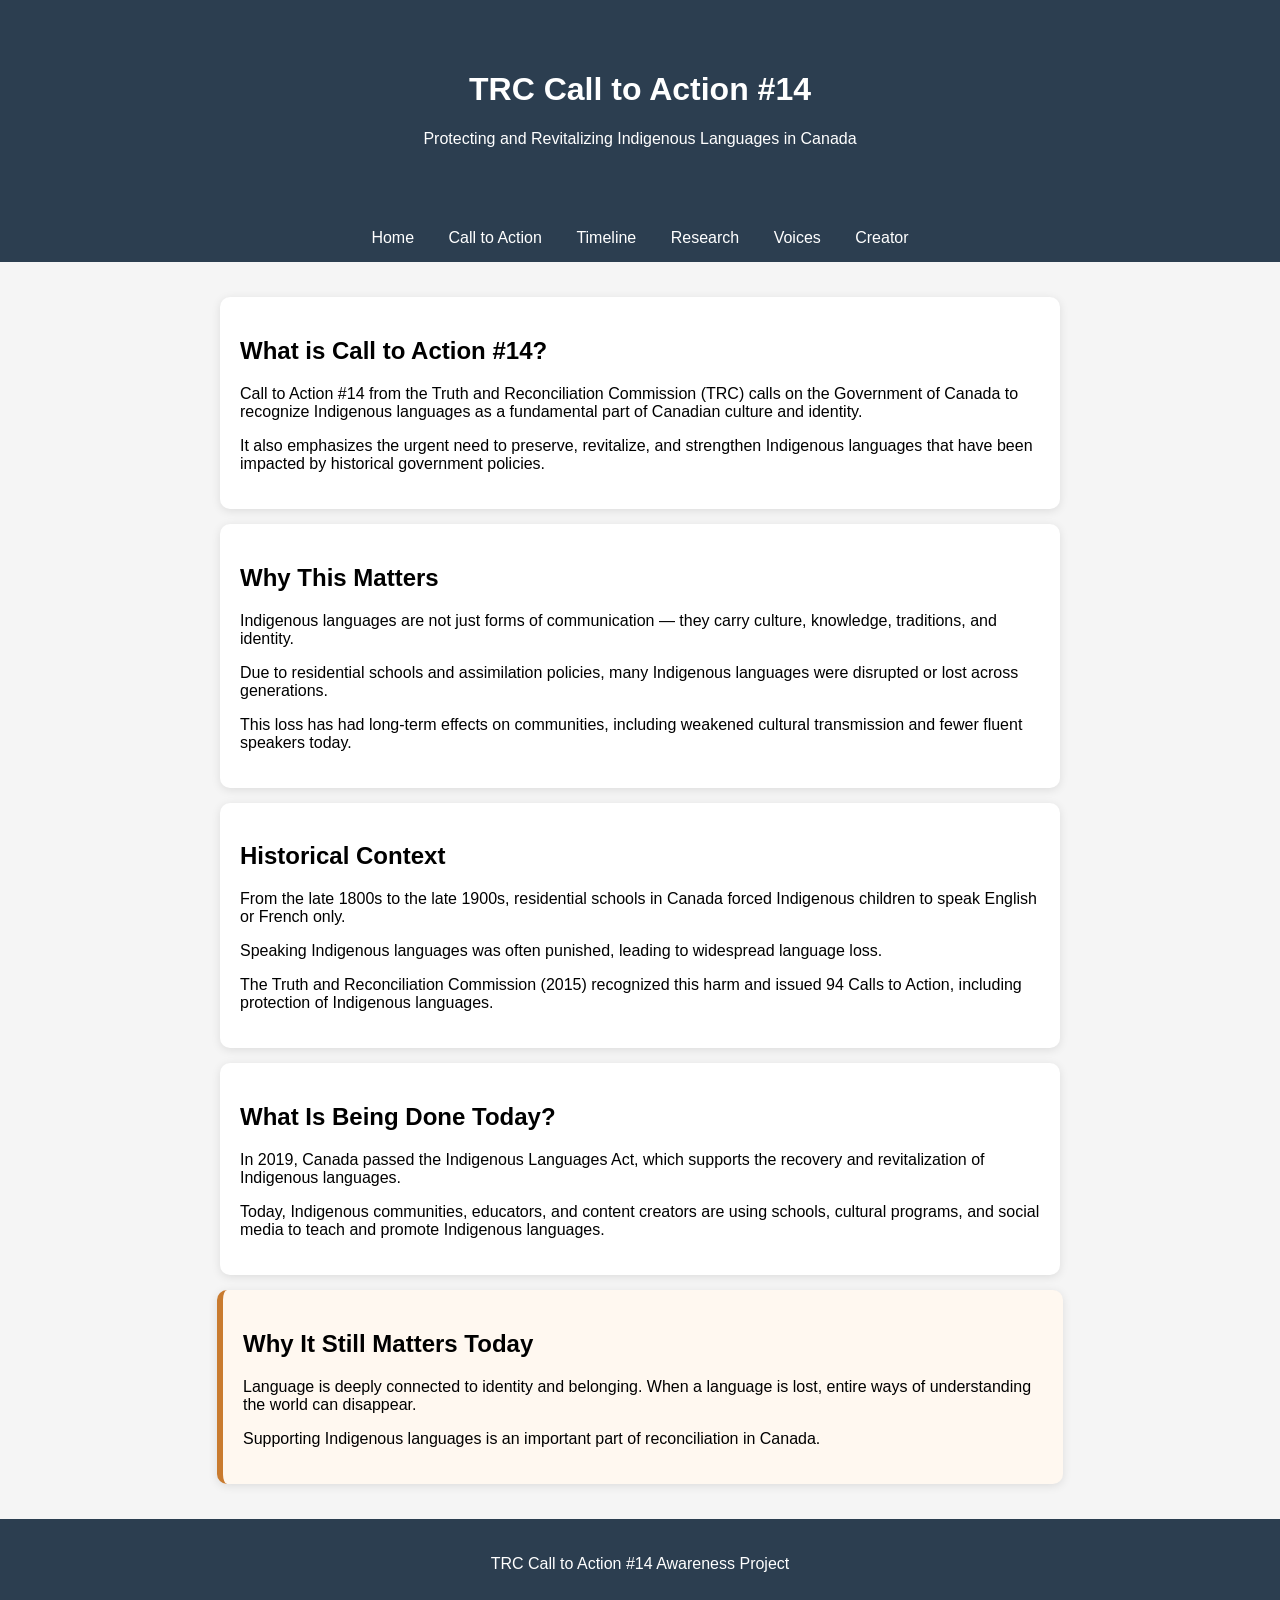
==== call.html @ 7e856358 "Add files via upload" ====
<!DOCTYPE html>
<html lang="en">

<head>
    <meta charset="UTF-8">
    <title>Call to Action #14</title>
    <link rel="stylesheet" href="style.css">
</head>

<body>

<header class="page-header">
    <h1>TRC Call to Action #14</h1>
    <p>Protecting and Revitalizing Indigenous Languages in Canada</p>
</header>

<nav class="nav">
    <a href="index.html">Home</a>
    <a href="call.html">Call to Action</a>
    <a href="timeline.html">Timeline</a>
    <a href="research.html">Research</a>
    <a href="voices.html">Voices</a>
    <a href="creator.html">Creator</a>
</nav>

<main>

<!-- WHAT IS IT -->
<section class="card">
    <h2>What is Call to Action #14?</h2>

    <p>
        Call to Action #14 from the Truth and Reconciliation Commission (TRC)
        calls on the Government of Canada to recognize Indigenous languages
        as a fundamental part of Canadian culture and identity.
    </p>

    <p>
        It also emphasizes the urgent need to preserve, revitalize, and strengthen
        Indigenous languages that have been impacted by historical government policies.
    </p>
</section>

<!-- WHY IMPORTANT -->
<section class="card">
    <h2>Why This Matters</h2>

    <p>
        Indigenous languages are not just forms of communication — they carry
        culture, knowledge, traditions, and identity.
    </p>

    <p>
        Due to residential schools and assimilation policies, many Indigenous languages
        were disrupted or lost across generations.
    </p>

    <p>
        This loss has had long-term effects on communities, including weakened cultural transmission
        and fewer fluent speakers today.
    </p>
</section>

<!-- HISTORY CONNECTION -->
<section class="card">
    <h2>Historical Context</h2>

    <p>
        From the late 1800s to the late 1900s, residential schools in Canada
        forced Indigenous children to speak English or French only.
    </p>

    <p>
        Speaking Indigenous languages was often punished, leading to widespread language loss.
    </p>

    <p>
        The Truth and Reconciliation Commission (2015) recognized this harm and issued 94 Calls to Action,
        including protection of Indigenous languages.
    </p>
</section>

<!-- CURRENT ACTION -->
<section class="card">
    <h2>What Is Being Done Today?</h2>

    <p>
        In 2019, Canada passed the Indigenous Languages Act,
        which supports the recovery and revitalization of Indigenous languages.
    </p>

    <p>
        Today, Indigenous communities, educators, and content creators
        are using schools, cultural programs, and social media
        to teach and promote Indigenous languages.
    </p>
</section>

<!-- FINAL MESSAGE -->
<section class="card highlight-box">
    <h2>Why It Still Matters Today</h2>

    <p>
        Language is deeply connected to identity and belonging.
        When a language is lost, entire ways of understanding the world can disappear.
    </p>

    <p>
        Supporting Indigenous languages is an important part of reconciliation in Canada.
    </p>
</section>

</main>

<footer>
    <p>TRC Call to Action #14 Awareness Project</p>
</footer>

</body>
</html>
---- style.css ----
body {
    margin: 0;
    font-family: Arial, sans-serif;
    background: #f5f5f5;
}

/* HERO */
.hero {
    height: 90vh;
    background:
        linear-gradient(rgba(0,0,0,0.5), rgba(0,0,0,0.5)),
        url("images/banner.jpg");

    background-size: cover;
    background-position: center;

    display: flex;
    justify-content: center;
    align-items: center;
    text-align: center;
    color: white;
}

.hero-content h1 {
    font-size: 3rem;
}

.hero-content p {
    font-size: 1.2rem;
    margin: 10px 0 20px;
}

/* BUTTON */
.btn {
    background: #c97b2f;
    color: white;
    padding: 12px 25px;
    border-radius: 25px;
    text-decoration: none;
}

/* NAV */
.nav {
    background: #2c3e50;
    text-align: center;
    padding: 15px;
}

.nav a {
    color: white;
    margin: 0 15px;
    text-decoration: none;
}

/* CARDS */
main {
    padding: 20px;
}

.card {
    background: white;
    padding: 20px;
    margin: 15px auto;
    max-width: 800px;
    border-radius: 10px;
    box-shadow: 0 2px 10px rgba(0,0,0,0.1);
}

/* FOOTER */
footer {
    text-align: center;
    padding: 20px;
    background: #2c3e50;
    color: white;
}

/*Header*/
.page-header {
    text-align: center;
    padding: 50px 20px;
    background: #2c3e50;
    color: white;
}

.img {
    width: 100%;
    max-width: 700px;
    display: block;
    margin: 15px auto;
    border-radius: 10px;
}

.timeline {
    position: relative;
    max-width: 1000px;
    margin: 50px auto;
}

.timeline::after {
    content: '';
    position: absolute;
    width: 4px;
    background-color: #2c3e50;
    top: 0;
    bottom: 0;
    left: 50%;
    margin-left: -2px;
}

.timeline-item {
    padding: 20px;
    position: relative;
    width: 50%;
}

.timeline-item.left {
    left: 0;
}

.timeline-item.right {
    left: 50%;
}

.timeline-item .content {
    background: white;
    padding: 20px;
    border-radius: 10px;
    box-shadow: 0 2px 10px rgba(0,0,0,0.1);
}

.timeline-item img {
    width: 100%;
    border-radius: 8px;
    margin: 10px 0;
}

.timeline-item h2 {
    margin-top: 0;
    color: #2c3e50;
}

/* 横向时间轴 */
.timeline-horizontal {
    display: flex;
    justify-content: space-around;
    align-items: flex-start;
    margin: 80px 20px;
    position: relative;
}

/* 中间线 */
.timeline-horizontal::before {
    content: "";
    position: absolute;
    top: 40px;
    left: 5%;
    right: 5%;
    height: 4px;
    background: #2c3e50;
    z-index: 0;
}

/* 每个节点 */
.event {
    position: relative;
    text-align: center;
    width: 120px;
    cursor: pointer;
    z-index: 1;
}

.event h3 {
    background: #2c3e50;
    color: white;
    padding: 10px;
    border-radius: 20px;
}

/* 默认隐藏详细内容 */
.popup {
    display: none;
    position: absolute;

    top: 20%;          /* ⭐ 从“固定90px”改为“跟在按钮下面” */
    left: 50%;
    transform: translateX(-50%);

    width: 280px;

    background: white;
    padding: 15px;
    border-radius: 10px;

    box-shadow: 0 10px 25px rgba(0,0,0,0.25);

    z-index: 999;

    max-height: 300px;
    overflow-y: auto;

    margin-top: 10px;   /* ⭐ 和按钮拉开距离 */
}

/* 图片 */
.popup img {
    width: 100%;
    border-radius: 8px;
    margin-bottom: 10px;
}

/* hover 效果 */
.event:hover {
    transform: scale(1.2);
    transition: 0.3s;
}

.event:hover .popup {
    display: block;
}

/* 其他变淡效果（增强高级感） */
.timeline-horizontal:hover .event {
    opacity: 1;
}

.timeline-horizontal .event:hover {
    opacity: 1;
}

body {
    margin: 0;
    font-family: Arial, sans-serif;
}

/* timeline 页面专属背景 */
.timeline-horizontal {
    display: flex;
    justify-content: space-between;
    align-items: flex-start;

    margin: 60px auto;
    padding: 150px 40px;

    max-width: 1400px;   /* ⭐ 解决“框太小” */
    max-height: 700px;
    width: 95%;

    position: relative;

    /* 背景图（更清晰版本） */
    background:
        linear-gradient(
            rgba(255,255,255,0.45),
            rgba(255,255,255,0.45)
        ),
        url("images/timeline-bg.jpeg");

    background-size: cover;
    background-position: center;

    border-radius: 20px;
}

.event h3 {
    position: relative;
    top: -30px;
    z-index: 2;
}

.highlight-box {
    border-left: 6px solid #c97b2f;
    background: #fff8f0;
}
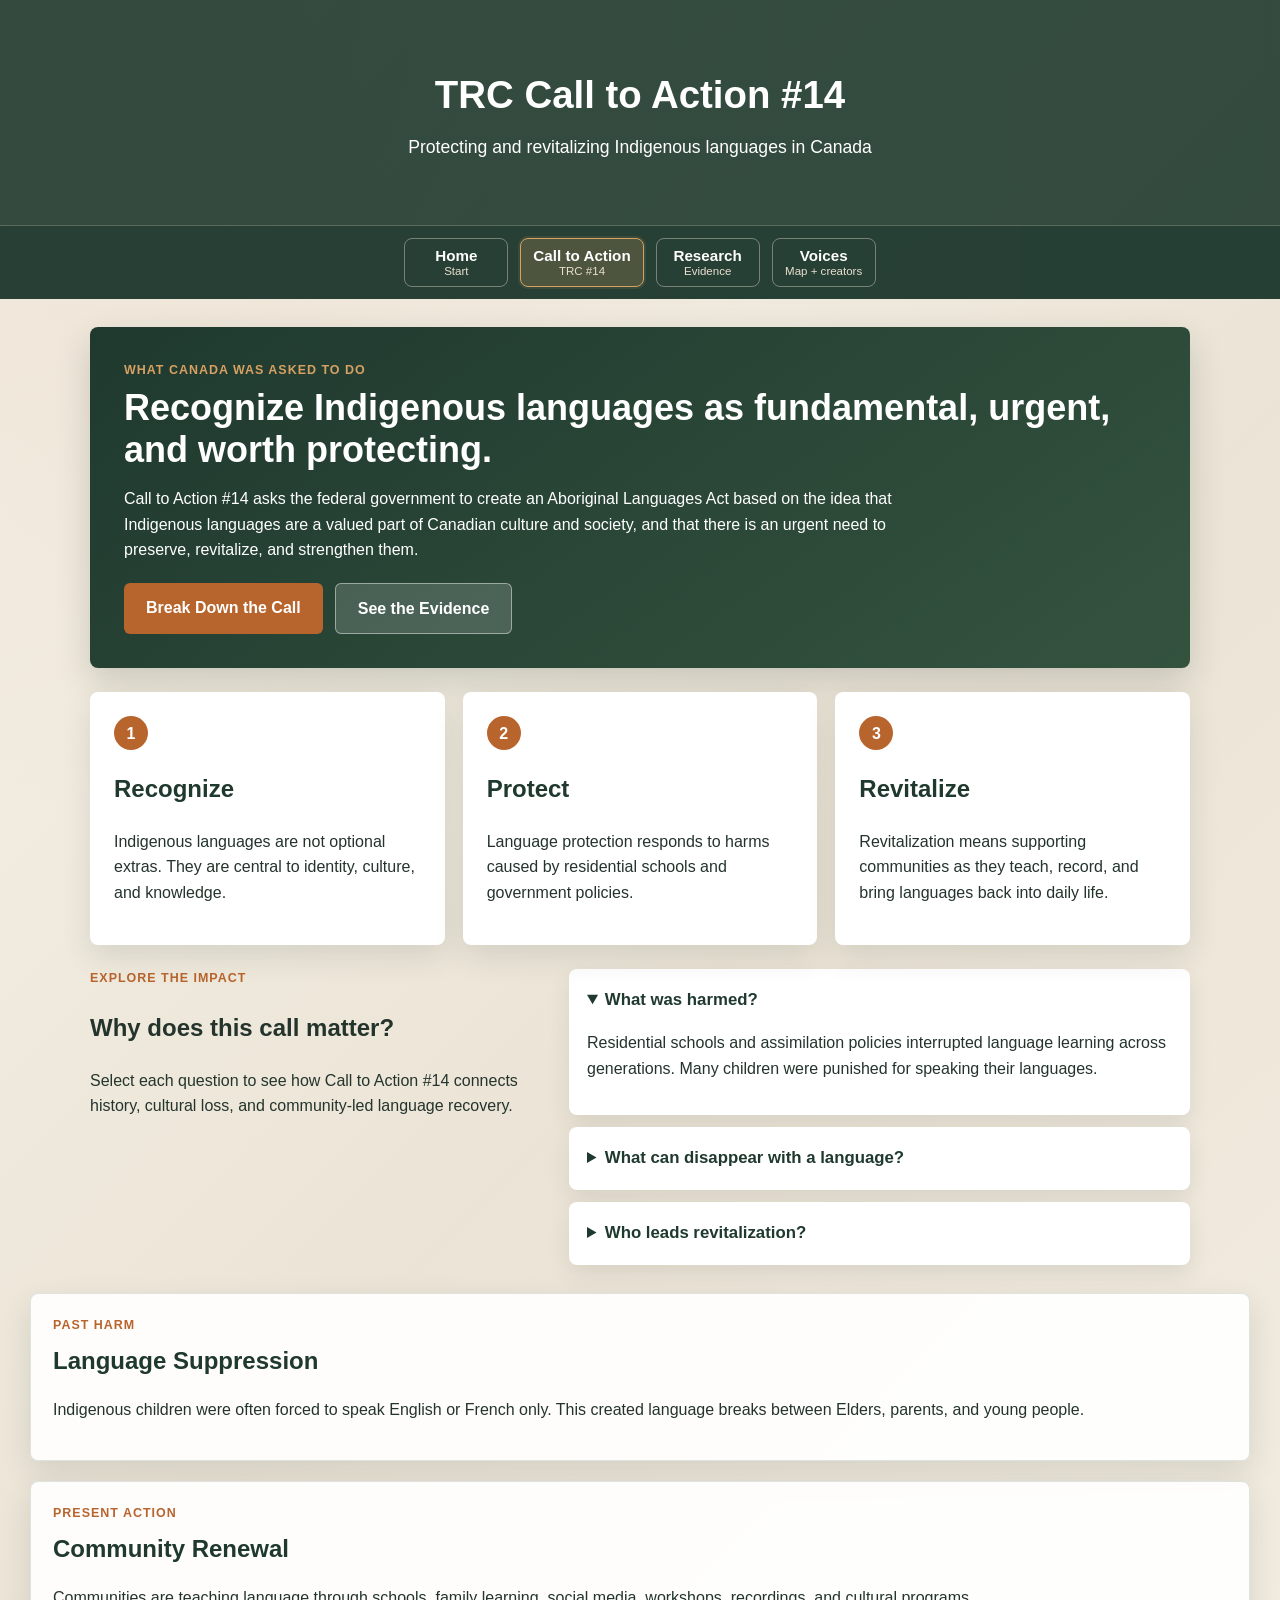
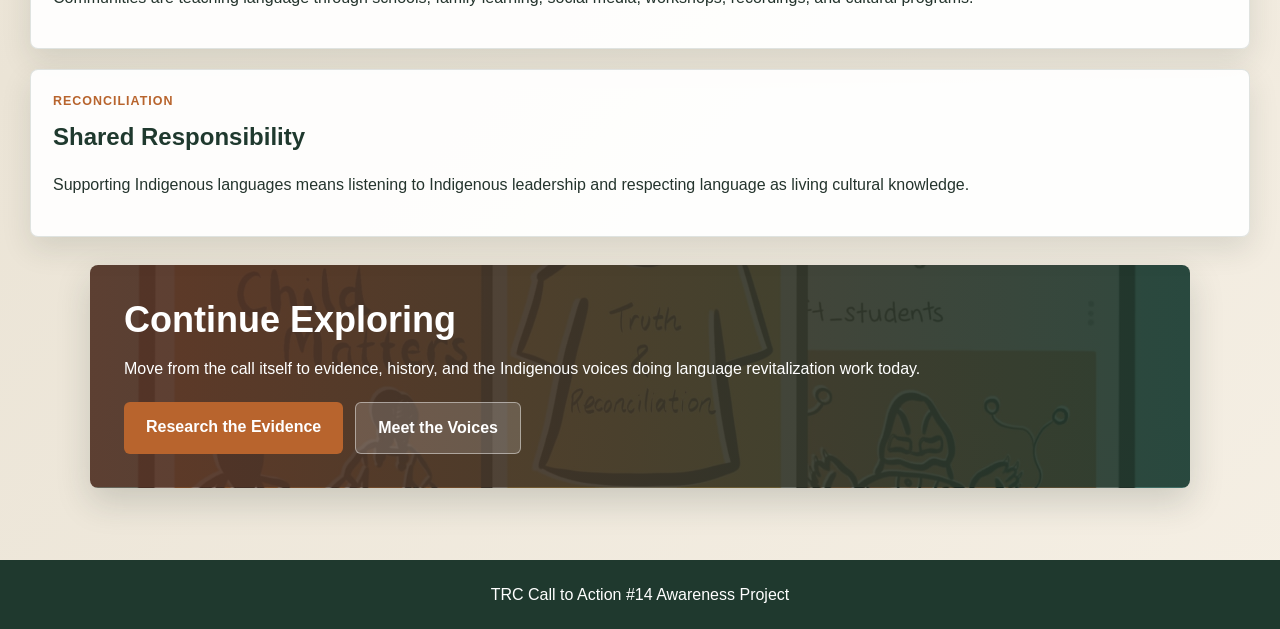
==== commit dfb239b0: "Add files via upload" ====
--- a/call.html
+++ b/call.html
@@ -11,104 +11,127 @@
 
 <header class="page-header">
     <h1>TRC Call to Action #14</h1>
-    <p>Protecting and Revitalizing Indigenous Languages in Canada</p>
+    <p>Protecting and revitalizing Indigenous languages in Canada</p>
 </header>
 
 <nav class="nav">
-    <a href="index.html">Home</a>
-    <a href="call.html">Call to Action</a>
-    <a href="timeline.html">Timeline</a>
-    <a href="research.html">Research</a>
-    <a href="voices.html">Voices</a>
-    <a href="creator.html">Creator</a>
+    <a href="index.html" data-section="Start">Home</a>
+    <a href="call.html" data-section="TRC #14" aria-current="page">Call to Action</a>
+    <a href="research.html" data-section="Evidence">Research</a>
+    <a href="voices.html#creator-map" data-section="Map + creators">Voices</a>
 </nav>
 
 <main>
 
-<!-- WHAT IS IT -->
-<section class="card">
-    <h2>What is Call to Action #14?</h2>
+    <section class="cta-hero-card">
+        <p class="eyebrow">What Canada Was Asked To Do</p>
+        <h2>Recognize Indigenous languages as fundamental, urgent, and worth protecting.</h2>
+        <p>
+            Call to Action #14 asks the federal government to create an Aboriginal
+            Languages Act based on the idea that Indigenous languages are a valued part
+            of Canadian culture and society, and that there is an urgent need to preserve,
+            revitalize, and strengthen them.
+        </p>
+        <div class="cta-actions">
+            <a class="btn" href="#cta-breakdown">Break Down the Call</a>
+            <a class="btn secondary-btn" href="research.html">See the Evidence</a>
+        </div>
+    </section>
 
-    <p>
-        Call to Action #14 from the Truth and Reconciliation Commission (TRC)
-        calls on the Government of Canada to recognize Indigenous languages
-        as a fundamental part of Canadian culture and identity.
-    </p>
+    <section class="cta-grid" id="cta-breakdown" aria-label="Call to Action 14 breakdown">
+        <article class="cta-tile">
+            <span>1</span>
+            <h2>Recognize</h2>
+            <p>Indigenous languages are not optional extras. They are central to identity, culture, and knowledge.</p>
+        </article>
+        <article class="cta-tile">
+            <span>2</span>
+            <h2>Protect</h2>
+            <p>Language protection responds to harms caused by residential schools and government policies.</p>
+        </article>
+        <article class="cta-tile">
+            <span>3</span>
+            <h2>Revitalize</h2>
+            <p>Revitalization means supporting communities as they teach, record, and bring languages back into daily life.</p>
+        </article>
+    </section>
 
-    <p>
-        It also emphasizes the urgent need to preserve, revitalize, and strengthen
-        Indigenous languages that have been impacted by historical government policies.
-    </p>
-</section>
+    <section class="cta-interactive">
+        <div>
+            <p class="eyebrow">Explore the Impact</p>
+            <h2>Why does this call matter?</h2>
+            <p>
+                Select each question to see how Call to Action #14 connects history,
+                cultural loss, and community-led language recovery.
+            </p>
+        </div>
 
-<!-- WHY IMPORTANT -->
-<section class="card">
-    <h2>Why This Matters</h2>
+        <div class="cta-accordion">
+            <details open>
+                <summary>What was harmed?</summary>
+                <p>
+                    Residential schools and assimilation policies interrupted language
+                    learning across generations. Many children were punished for speaking
+                    their languages.
+                </p>
+            </details>
+            <details>
+                <summary>What can disappear with a language?</summary>
+                <p>
+                    Stories, songs, humour, land knowledge, ceremony, family memory, and
+                    unique ways of understanding the world can become harder to pass on.
+                </p>
+            </details>
+            <details>
+                <summary>Who leads revitalization?</summary>
+                <p>
+                    First Nations, Metis, and Inuit communities, Elders, language keepers,
+                    educators, families, youth, and digital creators lead the work.
+                </p>
+            </details>
+        </div>
+    </section>
 
-    <p>
-        Indigenous languages are not just forms of communication — they carry
-        culture, knowledge, traditions, and identity.
-    </p>
+    <section class="dashboard-row">
+        <article class="dashboard-panel">
+            <p class="eyebrow">Past Harm</p>
+            <h2>Language Suppression</h2>
+            <p>
+                Indigenous children were often forced to speak English or French only.
+                This created language breaks between Elders, parents, and young people.
+            </p>
+        </article>
 
-    <p>
-        Due to residential schools and assimilation policies, many Indigenous languages
-        were disrupted or lost across generations.
-    </p>
+        <article class="dashboard-panel">
+            <p class="eyebrow">Present Action</p>
+            <h2>Community Renewal</h2>
+            <p>
+                Communities are teaching language through schools, family learning,
+                social media, workshops, recordings, and cultural programs.
+            </p>
+        </article>
 
-    <p>
-        This loss has had long-term effects on communities, including weakened cultural transmission
-        and fewer fluent speakers today.
-    </p>
-</section>
+        <article class="dashboard-panel">
+            <p class="eyebrow">Reconciliation</p>
+            <h2>Shared Responsibility</h2>
+            <p>
+                Supporting Indigenous languages means listening to Indigenous leadership
+                and respecting language as living cultural knowledge.
+            </p>
+        </article>
+    </section>
 
-<!-- HISTORY CONNECTION -->
-<section class="card">
-    <h2>Historical Context</h2>
-
-    <p>
-        From the late 1800s to the late 1900s, residential schools in Canada
-        forced Indigenous children to speak English or French only.
-    </p>
-
-    <p>
-        Speaking Indigenous languages was often punished, leading to widespread language loss.
-    </p>
-
-    <p>
-        The Truth and Reconciliation Commission (2015) recognized this harm and issued 94 Calls to Action,
-        including protection of Indigenous languages.
-    </p>
-</section>
-
-<!-- CURRENT ACTION -->
-<section class="card">
-    <h2>What Is Being Done Today?</h2>
-
-    <p>
-        In 2019, Canada passed the Indigenous Languages Act,
-        which supports the recovery and revitalization of Indigenous languages.
-    </p>
-
-    <p>
-        Today, Indigenous communities, educators, and content creators
-        are using schools, cultural programs, and social media
-        to teach and promote Indigenous languages.
-    </p>
-</section>
-
-<!-- FINAL MESSAGE -->
-<section class="card highlight-box">
-    <h2>Why It Still Matters Today</h2>
-
-    <p>
-        Language is deeply connected to identity and belonging.
-        When a language is lost, entire ways of understanding the world can disappear.
-    </p>
-
-    <p>
-        Supporting Indigenous languages is an important part of reconciliation in Canada.
-    </p>
-</section>
+    <section class="next-step-panel">
+        <h2>Continue Exploring</h2>
+        <p>
+            Move from the call itself to evidence, history, and the Indigenous voices
+            doing language revitalization work today.
+        </p>
+        <div class="cta-actions">
+            <a class="btn" href="research.html">Research the Evidence</a>
+            <a class="btn secondary-btn" href="voices.html#creator-map">Meet the Voices</a>
+        </div>
+    </section>
 
 </main>
 
@@ -117,4 +140,4 @@
 </footer>
 
 </body>
-</html>+</html>
--- a/style.css
+++ b/style.css
@@ -1,273 +1,1489 @@
+* {
+    box-sizing: border-box;
+}
+
+html {
+    scroll-behavior: smooth;
+}
+
 body {
     margin: 0;
     font-family: Arial, sans-serif;
-    background: #f5f5f5;
-}
-
-/* HERO */
+    line-height: 1.6;
+    color: #24342d;
+    background:
+        radial-gradient(circle at top left, rgba(184, 100, 45, 0.1), transparent 32%),
+        linear-gradient(135deg, #f7f3ea 0%, #ebe4d6 48%, #f5efe4 100%);
+}
+
+img {
+    max-width: 100%;
+}
+
+a {
+    color: inherit;
+}
+
 .hero {
-    height: 90vh;
+    min-height: 84vh;
     background:
-        linear-gradient(rgba(0,0,0,0.5), rgba(0,0,0,0.5)),
+        linear-gradient(rgba(21, 32, 43, 0.58), rgba(21, 32, 43, 0.58)),
         url("images/banner.jpg");
-
     background-size: cover;
     background-position: center;
-
     display: flex;
     justify-content: center;
     align-items: center;
     text-align: center;
     color: white;
+    padding: 40px 20px;
+}
+
+.hero-content {
+    max-width: 850px;
+}
+
+.hero-kicker {
+    margin: 0 0 12px;
+    color: #d6a162;
+    font-size: 0.9rem;
+    font-weight: bold;
+    letter-spacing: 0.12em;
+    text-transform: uppercase;
 }
 
 .hero-content h1 {
-    font-size: 3rem;
+    font-size: 3.5rem;
+    line-height: 1.08;
+    margin: 0 0 18px;
 }
 
 .hero-content p {
-    font-size: 1.2rem;
-    margin: 10px 0 20px;
-}
-
-/* BUTTON */
+    font-size: 1.25rem;
+    margin: 0 auto 28px;
+    max-width: 760px;
+}
+
+.hero-actions,
+.story-actions {
+    display: flex;
+    justify-content: center;
+    flex-wrap: wrap;
+    gap: 12px;
+}
+
 .btn {
-    background: #c97b2f;
-    color: white;
-    padding: 12px 25px;
-    border-radius: 25px;
+    display: inline-block;
+    border: 0;
+    background: #b8642d;
+    color: white;
+    padding: 12px 22px;
+    border-radius: 6px;
     text-decoration: none;
-}
-
-/* NAV */
+    font-weight: bold;
+    transition: transform 0.2s ease, opacity 0.2s ease;
+}
+
+.secondary-btn {
+    background: rgba(255, 255, 255, 0.16);
+    border: 1px solid rgba(255, 255, 255, 0.45);
+}
+
+.btn:hover,
+.nav a:hover,
+.media-box a:hover {
+    opacity: 0.85;
+}
+
+.btn:hover {
+    transform: translateY(-2px);
+}
+
 .nav {
-    background: #2c3e50;
+    position: sticky;
+    top: 0;
+    z-index: 20;
+    display: flex;
+    justify-content: center;
+    flex-wrap: wrap;
+    gap: 8px 12px;
+    background: rgba(31, 57, 46, 0.96);
+    padding: 12px 20px;
+}
+
+.nav a {
+    display: grid;
+    gap: 1px;
+    min-width: 104px;
+    border: 1px solid rgba(234, 223, 207, 0.42);
+    color: white;
+    text-decoration: none;
+    font-weight: bold;
+    font-size: 0.95rem;
+    line-height: 1.15;
     text-align: center;
-    padding: 15px;
-}
-
-.nav a {
-    color: white;
-    margin: 0 15px;
-    text-decoration: none;
-}
-
-/* CARDS */
+    padding: 8px 12px;
+    border-radius: 8px;
+    transition: background 0.2s ease, opacity 0.2s ease;
+}
+
+.nav a::after {
+    content: attr(data-section);
+    color: #eadfcf;
+    font-size: 0.72rem;
+    font-weight: normal;
+}
+
+.nav a[aria-current="page"],
+.nav a:hover {
+    background: rgba(214, 161, 98, 0.22);
+    border-color: #d6a162;
+    box-shadow: 0 0 0 2px rgba(214, 161, 98, 0.12);
+}
+
 main {
-    padding: 20px;
-}
-
-.card {
-    background: white;
-    padding: 20px;
-    margin: 15px auto;
-    max-width: 800px;
-    border-radius: 10px;
-    box-shadow: 0 2px 10px rgba(0,0,0,0.1);
-}
-
-/* FOOTER */
-footer {
-    text-align: center;
-    padding: 20px;
-    background: #2c3e50;
-    color: white;
-}
-
-/*Header*/
+    padding: 28px 20px 48px;
+}
+
 .page-header {
     text-align: center;
-    padding: 50px 20px;
-    background: #2c3e50;
-    color: white;
-}
-
-.img {
+    padding: 64px 20px;
+    background:
+        linear-gradient(rgba(31, 57, 46, 0.9), rgba(31, 57, 46, 0.9)),
+        url("images/banner.jpg");
+    background-size: cover;
+    background-position: center;
+    color: white;
+}
+
+.page-header h1 {
+    margin: 0 0 8px;
+    font-size: 2.4rem;
+}
+
+.page-header p {
+    margin: 0;
+    font-size: 1.1rem;
+}
+
+.card,
+.research-card,
+.voice-card,
+.creator-panel,
+.source-card {
+    background: white;
+    border-radius: 8px;
+    box-shadow: 0 12px 30px rgba(36, 52, 45, 0.12);
+}
+
+.card {
+    padding: 24px;
+    margin: 18px auto;
+    max-width: 860px;
+}
+
+.card h2,
+.research-card h2,
+.voice-card h2,
+.creator-panel h2 {
+    margin-top: 0;
+    color: #1f392e;
+}
+
+.highlight-box,
+.highlight {
+    border-left: 6px solid #b8642d;
+    background: #fff7ef;
+}
+
+.cta-hero-card,
+.next-step-panel {
+    max-width: 1100px;
+    margin: 0 auto 24px;
+    padding: 34px;
+    border-radius: 8px;
+    background: linear-gradient(145deg, #1f392e, #34533f);
+    color: white;
+    box-shadow: 0 14px 34px rgba(36, 52, 45, 0.18);
+}
+
+.cta-hero-card h2,
+.next-step-panel h2 {
+    margin: 0 0 12px;
+    font-size: 2.25rem;
+    line-height: 1.15;
+}
+
+.cta-hero-card .eyebrow,
+.next-step-panel .eyebrow {
+    color: #d6a162;
+}
+
+.cta-hero-card p,
+.next-step-panel p {
+    max-width: 820px;
+}
+
+.cta-actions {
+    display: flex;
+    flex-wrap: wrap;
+    gap: 12px;
+    margin-top: 20px;
+}
+
+.cta-grid {
+    display: grid;
+    grid-template-columns: repeat(3, minmax(0, 1fr));
+    gap: 18px;
+    max-width: 1100px;
+    margin: 24px auto;
+}
+
+.cta-tile {
+    position: relative;
+    min-height: 220px;
+    padding: 24px;
+    border-radius: 8px;
+    background: white;
+    box-shadow: 0 12px 30px rgba(36, 52, 45, 0.12);
+    transition: transform 0.2s ease, box-shadow 0.2s ease;
+}
+
+.cta-tile:hover {
+    transform: translateY(-4px);
+    box-shadow: 0 16px 34px rgba(36, 52, 45, 0.16);
+}
+
+.cta-tile span {
+    display: inline-grid;
+    place-items: center;
+    width: 34px;
+    height: 34px;
+    border-radius: 50%;
+    background: #b8642d;
+    color: white;
+    font-weight: bold;
+}
+
+.cta-tile h2 {
+    color: #1f392e;
+}
+
+.cta-interactive {
+    display: grid;
+    grid-template-columns: 0.85fr 1.15fr;
+    gap: 20px;
+    max-width: 1100px;
+    margin: 24px auto;
+    align-items: start;
+}
+
+.cta-accordion {
+    display: grid;
+    gap: 12px;
+}
+
+.cta-accordion details {
+    padding: 18px;
+    border-radius: 8px;
+    background: white;
+    box-shadow: 0 10px 22px rgba(36, 52, 45, 0.1);
+}
+
+.cta-accordion summary {
+    cursor: pointer;
+    color: #1f392e;
+    font-weight: bold;
+    font-size: 1.05rem;
+}
+
+.next-step-panel {
+    background:
+        linear-gradient(90deg, rgba(89, 53, 39, 0.95), rgba(31, 57, 46, 0.92)),
+        url("images/social-media-learning.jpg");
+    background-size: cover;
+    background-position: center;
+}
+
+.kpi-grid {
+    display: grid;
+    grid-template-columns: repeat(3, minmax(0, 1fr));
+    gap: 14px;
+    max-width: 1220px;
+    margin: 0 auto 30px;
+}
+
+.kpi-card {
+    position: relative;
+    overflow: hidden;
+    min-height: 128px;
+    padding: 20px;
+    border-radius: 8px;
+    background: linear-gradient(145deg, #1f392e, #34533f);
+    color: white;
+    box-shadow: 0 12px 30px rgba(36, 52, 45, 0.18);
+}
+
+.survival-kpis .risk-card {
+    background: linear-gradient(145deg, #593527, #8f5835);
+}
+
+.survival-kpis .critical-card {
+    background: linear-gradient(145deg, #44211d, #8e3028);
+}
+
+.survival-kpis .hope-card {
+    background: linear-gradient(145deg, #1f392e, #3d6749);
+}
+
+.kpi-card::after {
+    content: "";
+    position: absolute;
+    right: -26px;
+    bottom: -28px;
+    width: 88px;
+    height: 88px;
+    border: 18px solid rgba(214, 161, 98, 0.28);
+    border-radius: 50%;
+}
+
+.kpi-number {
+    display: block;
+    font-size: 2.15rem;
+    line-height: 1;
+    font-weight: bold;
+}
+
+.kpi-label {
+    display: block;
+    margin-top: 12px;
+    color: #eadfcf;
+    font-size: 0.92rem;
+    font-weight: bold;
+}
+
+.image-card {
+    overflow: hidden;
+    padding: 0;
+}
+
+.image-card img {
+    display: block;
     width: 100%;
-    max-width: 700px;
-    display: block;
-    margin: 15px auto;
-    border-radius: 10px;
-}
-
-.timeline {
+    max-height: 360px;
+    object-fit: cover;
+}
+
+.image-card div {
+    padding: 22px 24px;
+}
+
+.timeline-horizontal {
     position: relative;
-    max-width: 1000px;
-    margin: 50px auto;
-}
-
-.timeline::after {
-    content: '';
-    position: absolute;
-    width: 4px;
-    background-color: #2c3e50;
-    top: 0;
-    bottom: 0;
-    left: 50%;
-    margin-left: -2px;
-}
-
-.timeline-item {
-    padding: 20px;
-    position: relative;
-    width: 50%;
-}
-
-.timeline-item.left {
-    left: 0;
-}
-
-.timeline-item.right {
-    left: 50%;
-}
-
-.timeline-item .content {
-    background: white;
-    padding: 20px;
-    border-radius: 10px;
-    box-shadow: 0 2px 10px rgba(0,0,0,0.1);
-}
-
-.timeline-item img {
-    width: 100%;
-    border-radius: 8px;
-    margin: 10px 0;
-}
-
-.timeline-item h2 {
-    margin-top: 0;
-    color: #2c3e50;
-}
-
-/* 横向时间轴 */
-.timeline-horizontal {
-    display: flex;
-    justify-content: space-around;
-    align-items: flex-start;
-    margin: 80px 20px;
-    position: relative;
-}
-
-/* 中间线 */
+    display: grid;
+    grid-template-columns: repeat(6, 1fr);
+    gap: 18px;
+    max-width: 1220px;
+    margin: 36px auto;
+    padding: 110px 28px 38px;
+    background:
+        linear-gradient(rgba(255, 255, 255, 0.62), rgba(255, 255, 255, 0.62)),
+        url("images/timeline-bg.jpeg");
+    background-size: cover;
+    background-position: center;
+    border-radius: 8px;
+    box-shadow: 0 8px 24px rgba(34, 49, 63, 0.16);
+}
+
 .timeline-horizontal::before {
     content: "";
     position: absolute;
-    top: 40px;
-    left: 5%;
-    right: 5%;
+    top: 82px;
+    left: 6%;
+    right: 6%;
     height: 4px;
-    background: #2c3e50;
-    z-index: 0;
-}
-
-/* 每个节点 */
+    background: #1f392e;
+}
+
 .event {
     position: relative;
     text-align: center;
-    width: 120px;
+}
+
+.event h3 {
+    position: relative;
+    z-index: 1;
+    display: inline-block;
+    min-width: 92px;
+    margin: 0 0 18px;
+    background: #1f392e;
+    color: white;
+    padding: 10px 12px;
+    border-radius: 999px;
+    font-size: 1rem;
+}
+
+.popup {
+    display: block;
+    background: white;
+    padding: 16px;
+    border-radius: 8px;
+    box-shadow: 0 8px 18px rgba(34, 49, 63, 0.16);
+    text-align: left;
+    font-size: 0.94rem;
+    transition: transform 0.2s ease, box-shadow 0.2s ease;
+}
+
+.event:hover .popup,
+.event:focus-within .popup {
+    transform: translateY(-5px);
+    box-shadow: 0 12px 26px rgba(34, 49, 63, 0.22);
+}
+
+.popup img {
+    width: 100%;
+    height: 115px;
+    object-fit: cover;
+    border-radius: 6px;
+    margin-bottom: 10px;
+}
+
+.research-grid,
+.voices-grid {
+    display: grid;
+    grid-template-columns: repeat(2, minmax(0, 1fr));
+    gap: 20px;
+    max-width: 1100px;
+    margin: 24px auto;
+}
+
+.interactive-voices {
+    display: grid;
+    grid-template-columns: minmax(0, 1.08fr) minmax(360px, 0.92fr);
+    gap: 20px;
+    max-width: 1220px;
+    margin: 24px auto;
+    align-items: stretch;
+}
+
+.voice-focus {
+    position: relative;
+    overflow: hidden;
+    background: linear-gradient(155deg, #1f392e, #2f6046);
+    color: white;
+    border-radius: 8px;
+    padding: 30px;
+    box-shadow: 0 8px 24px rgba(34, 49, 63, 0.16);
+    display: flex;
+    flex-direction: column;
+    justify-content: center;
+    min-height: 540px;
+}
+
+.voice-focus::after {
+    content: "";
+    position: absolute;
+    right: -54px;
+    top: -54px;
+    width: 150px;
+    height: 150px;
+    border: 24px solid rgba(214, 161, 98, 0.18);
+    border-radius: 50%;
+}
+
+.voice-focus > * {
+    position: relative;
+    z-index: 1;
+}
+
+.voice-focus h2 {
+    margin: 0 0 8px;
+    font-size: 2.1rem;
+    line-height: 1.1;
+}
+
+.voice-focus .btn {
+    align-self: flex-start;
+    margin-top: 18px;
+}
+
+.voice-focus-stats {
+    display: grid;
+    grid-template-columns: repeat(3, minmax(0, 1fr));
+    gap: 10px;
+    margin-top: 22px;
+}
+
+.voice-focus-stats span {
+    display: block;
+    min-height: 92px;
+    padding: 14px;
+    border: 1px solid rgba(255, 255, 255, 0.18);
+    border-radius: 8px;
+    background: rgba(255, 255, 255, 0.1);
+    color: #eadfcf;
+    font-size: 0.86rem;
+}
+
+.voice-focus-stats b {
+    display: block;
+    margin-bottom: 8px;
+    color: white;
+    font-size: 1rem;
+}
+
+.eyebrow {
+    display: block;
+    margin: 0 0 6px;
+    color: #b8642d;
+    font-size: 0.78rem;
+    font-weight: bold;
+    letter-spacing: 0.08em;
+    text-transform: uppercase;
+}
+
+.dashboard-row {
+    display: grid;
+    grid-template-columns: 1fr;
+    gap: 20px;
+    max-width: 1220px;
+    margin: 28px auto;
+}
+
+.survival-row {
+    grid-template-columns: minmax(0, 1.3fr) minmax(320px, 0.7fr);
+}
+
+.dashboard-panel,
+.ranking-card {
+    background: rgba(255, 255, 255, 0.92);
+    border: 1px solid rgba(87, 105, 94, 0.18);
+    border-radius: 8px;
+    box-shadow: 0 12px 30px rgba(36, 52, 45, 0.12);
+    padding: 22px;
+}
+
+.dashboard-panel h2 {
+    margin: 0 0 16px;
+    color: #1f392e;
+}
+
+.risk-map-panel {
+    overflow: hidden;
+}
+
+.risk-map {
+    position: relative;
+    aspect-ratio: 3840 / 3248;
+    border-radius: 8px;
+    overflow: hidden;
+    background:
+        linear-gradient(rgba(247, 243, 234, 0.18), rgba(247, 243, 234, 0.18)),
+        url("images/map.jpeg");
+    background-size: 100% 100%;
+    background-position: center;
+    border: 1px solid rgba(87, 105, 94, 0.18);
+}
+
+.risk-map::after {
+    content: "";
+    position: absolute;
+    inset: 0;
+    background: rgba(255, 247, 239, 0.16);
+    pointer-events: none;
+}
+
+.risk-point {
+    position: absolute;
+    z-index: 1;
+    width: 20px;
+    height: 20px;
+    border: 3px solid white;
+    border-radius: 50%;
+    transform: translate(-50%, -50%);
     cursor: pointer;
-    z-index: 1;
-}
-
-.event h3 {
-    background: #2c3e50;
-    color: white;
-    padding: 10px;
-    border-radius: 20px;
-}
-
-/* 默认隐藏详细内容 */
-.popup {
+    box-shadow: 0 0 0 7px rgba(36, 52, 45, 0.14);
+}
+
+.risk-point span {
     display: none;
     position: absolute;
-
-    top: 20%;          /* ⭐ 从“固定90px”改为“跟在按钮下面” */
+    bottom: 28px;
     left: 50%;
     transform: translateX(-50%);
-
-    width: 280px;
-
+    width: 210px;
+    padding: 10px 12px;
+    border-radius: 6px;
     background: white;
-    padding: 15px;
-    border-radius: 10px;
-
-    box-shadow: 0 10px 25px rgba(0,0,0,0.25);
-
-    z-index: 999;
-
-    max-height: 300px;
-    overflow-y: auto;
-
-    margin-top: 10px;   /* ⭐ 和按钮拉开距离 */
-}
-
-/* 图片 */
-.popup img {
+    color: #24342d;
+    box-shadow: 0 12px 28px rgba(36, 52, 45, 0.2);
+    font-size: 0.86rem;
+    text-align: left;
+}
+
+.risk-point:hover span,
+.risk-point:focus span {
+    display: block;
+}
+
+.risk-point.critical,
+.risk-legend .critical {
+    background: #8e3028;
+}
+
+.risk-point.severe,
+.risk-legend .severe {
+    background: #b8642d;
+}
+
+.risk-point.endangered,
+.risk-legend .endangered {
+    background: #d6a162;
+}
+
+.risk-point.revitalizing,
+.risk-legend .revitalizing {
+    background: #2f6046;
+}
+
+.risk-legend {
+    display: flex;
+    flex-wrap: wrap;
+    gap: 8px;
+    margin-top: 14px;
+}
+
+.risk-legend span {
+    color: white;
+    border-radius: 999px;
+    padding: 6px 10px;
+    font-size: 0.82rem;
+    font-weight: bold;
+}
+
+.loss-chart {
+    display: grid;
+    grid-template-columns: repeat(3, 1fr);
+    gap: 14px;
+    height: 260px;
+    align-items: stretch;
+    padding: 18px;
+    border-radius: 8px;
+    background: linear-gradient(180deg, #fbf7ef, #eee4d4);
+}
+
+.loss-chart div {
+    display: grid;
+    grid-template-rows: 1fr 44px;
+    align-items: end;
+    height: 100%;
+    text-align: center;
+}
+
+.loss-chart span {
+    align-self: end;
+    display: block;
     width: 100%;
-    border-radius: 8px;
-    margin-bottom: 10px;
-}
-
-/* hover 效果 */
-.event:hover {
-    transform: scale(1.2);
-    transition: 0.3s;
-}
-
-.event:hover .popup {
-    display: block;
-}
-
-/* 其他变淡效果（增强高级感） */
-.timeline-horizontal:hover .event {
-    opacity: 1;
-}
-
-.timeline-horizontal .event:hover {
-    opacity: 1;
-}
-
-body {
+    min-height: 38px;
+    border-radius: 8px 8px 0 0;
+    transition: transform 0.2s ease;
+}
+
+.loss-chart span:hover {
+    transform: scaleY(1.04);
+}
+
+.loss-chart p {
+    align-self: start;
+    margin: 8px 0 0;
+    color: #586875;
+    font-size: 0.82rem;
+    font-weight: bold;
+}
+
+.risk-bar {
+    background: linear-gradient(180deg, #8e3028, #593527);
+}
+
+.hope-bar {
+    background: linear-gradient(180deg, #d6a162, #2f6046);
+}
+
+.panel-note {
+    margin-bottom: 0;
+    color: #586875;
+}
+
+.story-feature {
+    position: relative;
+    overflow: hidden;
+    max-width: 1220px;
+    margin: 28px auto;
+    padding: 34px;
+    border-radius: 8px;
+    background:
+        linear-gradient(90deg, rgba(31, 57, 46, 0.94), rgba(31, 57, 46, 0.78)),
+        url("images/residential-school.jpg");
+    background-size: cover;
+    background-position: center;
+    color: white;
+    box-shadow: 0 14px 34px rgba(36, 52, 45, 0.18);
+}
+
+.story-feature > div {
+    max-width: 720px;
+}
+
+.story-feature h2 {
+    margin: 0 0 12px;
+    font-size: 2rem;
+    line-height: 1.15;
+}
+
+.story-feature .audio-status {
+    color: #eadfcf;
+}
+
+.mini-chart {
+    display: flex;
+    align-items: end;
+    gap: 10px;
+    height: 160px;
+    padding: 14px;
+    border-radius: 8px;
+    background: linear-gradient(180deg, #fbf7ef, #eee4d4);
+}
+
+.mini-chart span {
+    flex: 1;
+    min-width: 18px;
+    border-radius: 6px 6px 0 0;
+    background: linear-gradient(180deg, #d6a162, #8f5835);
+    transition: transform 0.2s ease;
+}
+
+.mini-chart span:hover {
+    transform: scaleY(1.06);
+}
+
+.chart-legend {
+    display: flex;
+    flex-wrap: wrap;
+    gap: 8px;
+    margin-top: 12px;
+    color: #586875;
+    font-size: 0.86rem;
+}
+
+.chart-legend span {
+    padding: 5px 8px;
+    border-radius: 999px;
+    background: #f4f1ec;
+}
+
+.language-word {
+    margin: 10px 0 0;
+    color: #1f392e;
+    font-size: 2.4rem;
+    line-height: 1;
+    font-weight: bold;
+}
+
+.audio-btn {
+    cursor: pointer;
+}
+
+.audio-status {
+    margin-bottom: 0;
+    color: #586875;
+    font-size: 0.92rem;
+}
+
+.activity-feed ul {
+    display: grid;
+    gap: 10px;
+    padding: 0;
     margin: 0;
-    font-family: Arial, sans-serif;
-}
-
-/* timeline 页面专属背景 */
-.timeline-horizontal {
+    list-style: none;
+}
+
+.activity-feed li {
+    padding: 10px 12px;
+    border-left: 4px solid #b8642d;
+    border-radius: 6px;
+    background: #f7f3ea;
+}
+
+.filter-panel {
+    display: flex;
+    flex-wrap: wrap;
+    justify-content: center;
+    gap: 10px;
+    max-width: 900px;
+    margin: 28px auto 10px;
+}
+
+.filter-btn {
+    border: 2px solid #1f392e;
+    border-radius: 999px;
+    background: white;
+    color: #1f392e;
+    padding: 9px 14px;
+    font-weight: bold;
+    cursor: pointer;
+    transition: background 0.2s ease, color 0.2s ease, transform 0.2s ease;
+}
+
+.filter-btn:hover,
+.filter-btn.is-active {
+    background: #1f392e;
+    color: white;
+    transform: translateY(-2px);
+}
+
+.research-card,
+.voice-card,
+.creator-panel,
+.source-card {
+    padding: 22px;
+}
+
+.voice-card {
+    transition: transform 0.2s ease, box-shadow 0.2s ease, border-color 0.2s ease;
+    border: 2px solid transparent;
+}
+
+.voice-card:hover,
+.voice-card.is-selected {
+    transform: translateY(-4px);
+    border-color: #b8642d;
+    box-shadow: 0 12px 28px rgba(34, 49, 63, 0.18);
+}
+
+.voice-card[hidden] {
+    display: none;
+}
+
+.voice-card-main {
+    width: 100%;
     display: flex;
     justify-content: space-between;
     align-items: flex-start;
-
-    margin: 60px auto;
-    padding: 150px 40px;
-
-    max-width: 1400px;   /* ⭐ 解决“框太小” */
-    max-height: 700px;
-    width: 95%;
-
+    gap: 14px;
+    padding: 0;
+    border: 0;
+    background: transparent;
+    color: inherit;
+    text-align: left;
+    cursor: pointer;
+    font: inherit;
+}
+
+.voice-title {
+    display: block;
+    color: #1f392e;
+    font-size: 1.35rem;
+    font-weight: bold;
+    line-height: 1.2;
+}
+
+.voice-location {
+    display: block;
+    margin-top: 4px;
+    color: #586875;
+    font-size: 0.95rem;
+}
+
+.select-label {
+    flex: 0 0 auto;
+    border-radius: 999px;
+    background: #f4f1ec;
+    color: #1f392e;
+    padding: 5px 10px;
+    font-size: 0.8rem;
+    font-weight: bold;
+}
+
+.voice-card.is-selected .select-label {
+    background: #b8642d;
+    color: white;
+}
+
+.voice-card details {
+    margin-top: 14px;
+    border-top: 1px solid #e5ded4;
+    padding-top: 12px;
+}
+
+.voice-card summary {
+    cursor: pointer;
+    color: #1f392e;
+    font-weight: bold;
+}
+
+.research-card.wide {
+    grid-column: span 2;
+}
+
+.research-lead {
+    border-top: 6px solid #1f392e;
+}
+
+.numbers-section {
+    background: linear-gradient(145deg, #1f392e, #34533f);
+    color: white;
+}
+
+.numbers-section h2,
+.numbers-section .eyebrow {
+    color: white;
+}
+
+.numbers-grid {
+    display: grid;
+    grid-template-columns: repeat(5, minmax(0, 1fr));
+    gap: 14px;
+    margin-top: 18px;
+}
+
+.number-card {
+    min-height: 150px;
+    padding: 18px;
+    border: 1px solid rgba(255, 255, 255, 0.18);
+    border-radius: 8px;
+    background: rgba(255, 255, 255, 0.1);
+}
+
+.number-card strong {
+    display: block;
+    color: #d6a162;
+    font-size: 1.9rem;
+    line-height: 1.05;
+}
+
+.number-card span {
+    display: block;
+    margin-top: 12px;
+    color: #f3eadf;
+    font-weight: bold;
+}
+
+.critical-number strong {
+    color: #f0b09d;
+}
+
+.hope-number strong {
+    color: #cbe0c6;
+}
+
+.research-timeline-card {
+    overflow: hidden;
+}
+
+.research-timeline {
     position: relative;
-
-    /* 背景图（更清晰版本） */
+    display: grid;
+    grid-template-columns: repeat(5, minmax(0, 1fr));
+    gap: 14px;
+    margin-top: 18px;
+}
+
+.research-timeline::before {
+    content: "";
+    position: absolute;
+    top: 22px;
+    left: 7%;
+    right: 7%;
+    height: 4px;
+    background: #1f392e;
+}
+
+.research-timeline article {
+    position: relative;
+    z-index: 1;
+    padding-top: 52px;
+}
+
+.research-timeline article::before {
+    content: "";
+    position: absolute;
+    top: 12px;
+    left: 0;
+    width: 24px;
+    height: 24px;
+    border: 4px solid white;
+    border-radius: 50%;
+    background: #b8642d;
+    box-shadow: 0 0 0 4px rgba(184, 100, 45, 0.18);
+}
+
+.research-timeline span {
+    display: block;
+    color: #1f392e;
+    font-size: 1.2rem;
+    font-weight: bold;
+}
+
+.research-timeline p {
+    margin: 8px 0 0;
+}
+
+.merged-timeline {
+    display: grid;
+    grid-template-columns: repeat(3, minmax(0, 1fr));
+    gap: 18px;
+    margin-top: 22px;
+}
+
+.merged-timeline article {
+    overflow: hidden;
+    border: 1px solid rgba(87, 105, 94, 0.18);
+    border-radius: 8px;
+    background: white;
+    box-shadow: 0 10px 22px rgba(36, 52, 45, 0.1);
+    transition: transform 0.2s ease, box-shadow 0.2s ease;
+}
+
+.merged-timeline article:hover {
+    transform: translateY(-4px);
+    box-shadow: 0 14px 28px rgba(36, 52, 45, 0.16);
+}
+
+.merged-timeline img {
+    display: block;
+    width: 100%;
+    height: 145px;
+    object-fit: cover;
+    background: #f4f1ec;
+}
+
+.merged-timeline span,
+.merged-timeline h3,
+.merged-timeline p {
+    margin-left: 16px;
+    margin-right: 16px;
+}
+
+.merged-timeline span {
+    display: inline-block;
+    margin-top: 16px;
+    padding: 5px 10px;
+    border-radius: 999px;
+    background: #1f392e;
+    color: white;
+    font-weight: bold;
+}
+
+.merged-timeline h3 {
+    color: #1f392e;
+}
+
+.merged-timeline p:last-child {
+    margin-bottom: 18px;
+}
+
+.why-card blockquote {
+    margin: 22px 0 0;
+    padding: 24px;
+    border-left: 6px solid #8e3028;
+    border-radius: 8px;
+    background: #fff1e8;
+    color: #593527;
+    font-size: 1.35rem;
+    line-height: 1.35;
+    font-weight: bold;
+}
+
+.takeaway-list {
+    display: grid;
+    grid-template-columns: repeat(5, minmax(0, 1fr));
+    gap: 14px;
+    padding: 0;
+    margin: 18px 0 0;
+    list-style: none;
+    counter-reset: takeaways;
+}
+
+.takeaway-list li {
+    counter-increment: takeaways;
+    position: relative;
+    min-height: 150px;
+    padding: 54px 16px 16px;
+    border-radius: 8px;
+    background: white;
+    box-shadow: 0 8px 18px rgba(36, 52, 45, 0.1);
+    font-weight: bold;
+}
+
+.takeaway-list li::before {
+    content: counter(takeaways);
+    position: absolute;
+    top: 16px;
+    left: 16px;
+    width: 28px;
+    height: 28px;
+    border-radius: 50%;
+    background: #1f392e;
+    color: white;
+    line-height: 28px;
+    text-align: center;
+}
+
+.media-box {
+    margin-top: 12px;
+    padding: 12px;
+    background: #f4f1ec;
+    border-radius: 6px;
+}
+
+.media-box a {
+    color: #b8642d;
+    text-decoration: none;
+    font-weight: bold;
+}
+
+.creator-layout {
+    display: grid;
+    grid-template-columns: 1.1fr 0.9fr;
+    gap: 20px;
+    max-width: 1100px;
+    margin: 24px auto;
+}
+
+.creator-panel.feature {
+    border-top: 6px solid #b8642d;
+}
+
+.creator-list {
+    padding-left: 20px;
+}
+
+.map-intro {
+    max-width: 900px;
+    margin: 0 auto 22px;
+    text-align: center;
+}
+
+.map-container {
+    position: relative;
+    max-width: none;
+    min-height: 540px;
+    margin: 0;
+    border-radius: 8px;
+    overflow: hidden;
+    border: 1px solid rgba(87, 105, 94, 0.2);
     background:
-        linear-gradient(
-            rgba(255,255,255,0.45),
-            rgba(255,255,255,0.45)
-        ),
-        url("images/timeline-bg.jpeg");
-
+        linear-gradient(rgba(247, 243, 234, 0.28), rgba(247, 243, 234, 0.28)),
+        url("images/map.jpeg");
     background-size: cover;
     background-position: center;
-
-    border-radius: 20px;
-}
-
-.event h3 {
-    position: relative;
-    top: -30px;
-    z-index: 2;
-}
-
-.highlight-box {
-    border-left: 6px solid #c97b2f;
-    background: #fff8f0;
-}+    box-shadow: 0 14px 34px rgba(36, 52, 45, 0.18);
+}
+
+.map-outline {
+    position: absolute;
+    inset: 8% 8% 10%;
+    border: 3px solid rgba(31, 57, 46, 0.28);
+    border-radius: 52% 48% 42% 58%;
+    background: rgba(255, 247, 239, 0.62);
+}
+
+.map-label {
+    position: absolute;
+    left: 30px;
+    bottom: 24px;
+    max-width: 280px;
+    padding: 14px;
+    background: rgba(255, 255, 255, 0.94);
+    border-radius: 8px;
+    font-weight: bold;
+    color: #1f392e;
+}
+
+.dot {
+    position: absolute;
+    width: 18px;
+    height: 18px;
+    background: #b8642d;
+    border: 3px solid white;
+    border-radius: 50%;
+    transform: translate(-50%, -50%);
+    cursor: pointer;
+    box-shadow: 0 0 0 4px rgba(184, 100, 45, 0.22);
+    padding: 0;
+    font: inherit;
+    animation: markerPulse 2s infinite;
+}
+
+.tooltip {
+    display: none;
+    position: absolute;
+    bottom: 25px;
+    left: 50%;
+    transform: translateX(-50%);
+    width: 230px;
+    background: white;
+    color: #22313f;
+    padding: 10px 12px;
+    border-radius: 6px;
+    font-size: 0.88rem;
+    box-shadow: 0 8px 18px rgba(34, 49, 63, 0.22);
+    text-align: left;
+}
+
+.dot:hover .tooltip,
+.dot:focus .tooltip,
+.dot.is-active .tooltip {
+    display: block;
+}
+
+.dot:hover,
+.dot:focus,
+.dot.is-active {
+    background: #1f392e;
+    box-shadow: 0 0 0 7px rgba(31, 57, 46, 0.22);
+    animation: none;
+}
+
+@keyframes markerPulse {
+    0% {
+        box-shadow: 0 0 0 4px rgba(184, 100, 45, 0.22);
+    }
+
+    70% {
+        box-shadow: 0 0 0 12px rgba(184, 100, 45, 0);
+    }
+
+    100% {
+        box-shadow: 0 0 0 4px rgba(184, 100, 45, 0);
+    }
+}
+
+.crystal {
+    top: 70%;
+    left: 59%;
+}
+
+.myia {
+    top: 70%;
+    left: 19%;
+}
+
+.shina {
+    top: 48%;
+    left: 74%;
+}
+
+.grandma {
+    top: 72%;
+    left: 42%;
+}
+
+.source-list {
+    max-width: 900px;
+    margin: 24px auto;
+}
+
+.source-card {
+    margin-bottom: 16px;
+}
+
+.source-card a {
+    color: #b8642d;
+    font-weight: bold;
+}
+
+.ranking-grid {
+    display: grid;
+    grid-template-columns: repeat(3, minmax(0, 1fr));
+    gap: 20px;
+    max-width: 1220px;
+    margin: 28px auto;
+}
+
+.ranking-card {
+    border-top: 5px solid #b8642d;
+}
+
+.ranking-card span {
+    display: block;
+    color: #586875;
+    font-size: 0.84rem;
+    font-weight: bold;
+    text-transform: uppercase;
+}
+
+.ranking-card strong {
+    display: block;
+    margin-top: 8px;
+    color: #1f392e;
+    font-size: 1.15rem;
+}
+
+.ranking-card p {
+    margin-bottom: 0;
+}
+
+footer {
+    text-align: center;
+    padding: 22px;
+    background: #1f392e;
+    color: white;
+}
+
+footer p {
+    margin: 0;
+}
+
+@media (max-width: 900px) {
+    .hero-content h1 {
+        font-size: 2.35rem;
+    }
+
+    .timeline-horizontal,
+    .research-grid,
+    .voices-grid,
+    .interactive-voices,
+    .dashboard-row,
+    .cta-grid,
+    .cta-interactive,
+    .ranking-grid,
+    .creator-layout {
+        grid-template-columns: 1fr;
+    }
+
+    .numbers-grid,
+    .research-timeline,
+    .takeaway-list,
+    .merged-timeline {
+        grid-template-columns: 1fr;
+    }
+
+    .research-timeline::before {
+        top: 0;
+        bottom: 0;
+        left: 12px;
+        right: auto;
+        width: 4px;
+        height: auto;
+    }
+
+    .research-timeline article {
+        padding-top: 0;
+        padding-left: 46px;
+    }
+
+    .research-timeline article::before {
+        top: 0;
+        left: 0;
+    }
+
+    .kpi-grid {
+        grid-template-columns: repeat(2, minmax(0, 1fr));
+    }
+
+    .timeline-horizontal {
+        padding-top: 28px;
+    }
+
+    .timeline-horizontal::before {
+        display: none;
+    }
+
+    .research-card.wide {
+        grid-column: span 1;
+    }
+
+    .map-container {
+        min-height: 430px;
+    }
+
+    .voice-focus {
+        min-height: auto;
+    }
+
+    .voice-focus-stats {
+        grid-template-columns: 1fr;
+    }
+
+    .nav a {
+        min-width: 92px;
+    }
+}
+
+@media (max-width: 600px) {
+    .page-header h1 {
+        font-size: 2rem;
+    }
+
+    main {
+        padding: 20px 14px 36px;
+    }
+
+    .card,
+    .research-card,
+    .voice-card,
+    .creator-panel,
+    .dashboard-panel,
+    .cta-hero-card,
+    .next-step-panel,
+    .ranking-card {
+        padding: 18px;
+    }
+
+    .cta-hero-card h2,
+    .next-step-panel h2 {
+        font-size: 1.65rem;
+    }
+
+    .kpi-grid {
+        grid-template-columns: 1fr;
+    }
+
+    .kpi-card {
+        min-height: 104px;
+    }
+
+    .voice-card-main {
+        flex-direction: column;
+    }
+
+    .tooltip {
+        width: 190px;
+        font-size: 0.8rem;
+    }
+}
+
+.audio-wave {
+  display: flex;
+  align-items: center;
+  gap: 3px;
+  height: 40px;
+  margin-top: 12px;
+}
+
+/* 每一条“波形柱” */
+.audio-wave span {
+  width: 4px;
+  height: 10px;
+  background: #4a7c59; /* 可以改成你的主题色 */
+  border-radius: 2px;
+  animation: wave 1s infinite ease-in-out;
+}
+
+/* 不同延迟制造“波浪感” */
+.audio-wave span:nth-child(1) { animation-delay: 0s; }
+.audio-wave span:nth-child(2) { animation-delay: 0.1s; }
+.audio-wave span:nth-child(3) { animation-delay: 0.2s; }
+.audio-wave span:nth-child(4) { animation-delay: 0.3s; }
+.audio-wave span:nth-child(5) { animation-delay: 0.4s; }
+.audio-wave span:nth-child(6) { animation-delay: 0.3s; }
+.audio-wave span:nth-child(7) { animation-delay: 0.2s; }
+.audio-wave span:nth-child(8) { animation-delay: 0.1s; }
+
+/* 动画 */
+@keyframes wave {
+  0%, 100% { height: 8px; }
+  50% { height: 32px; }
+}
+
